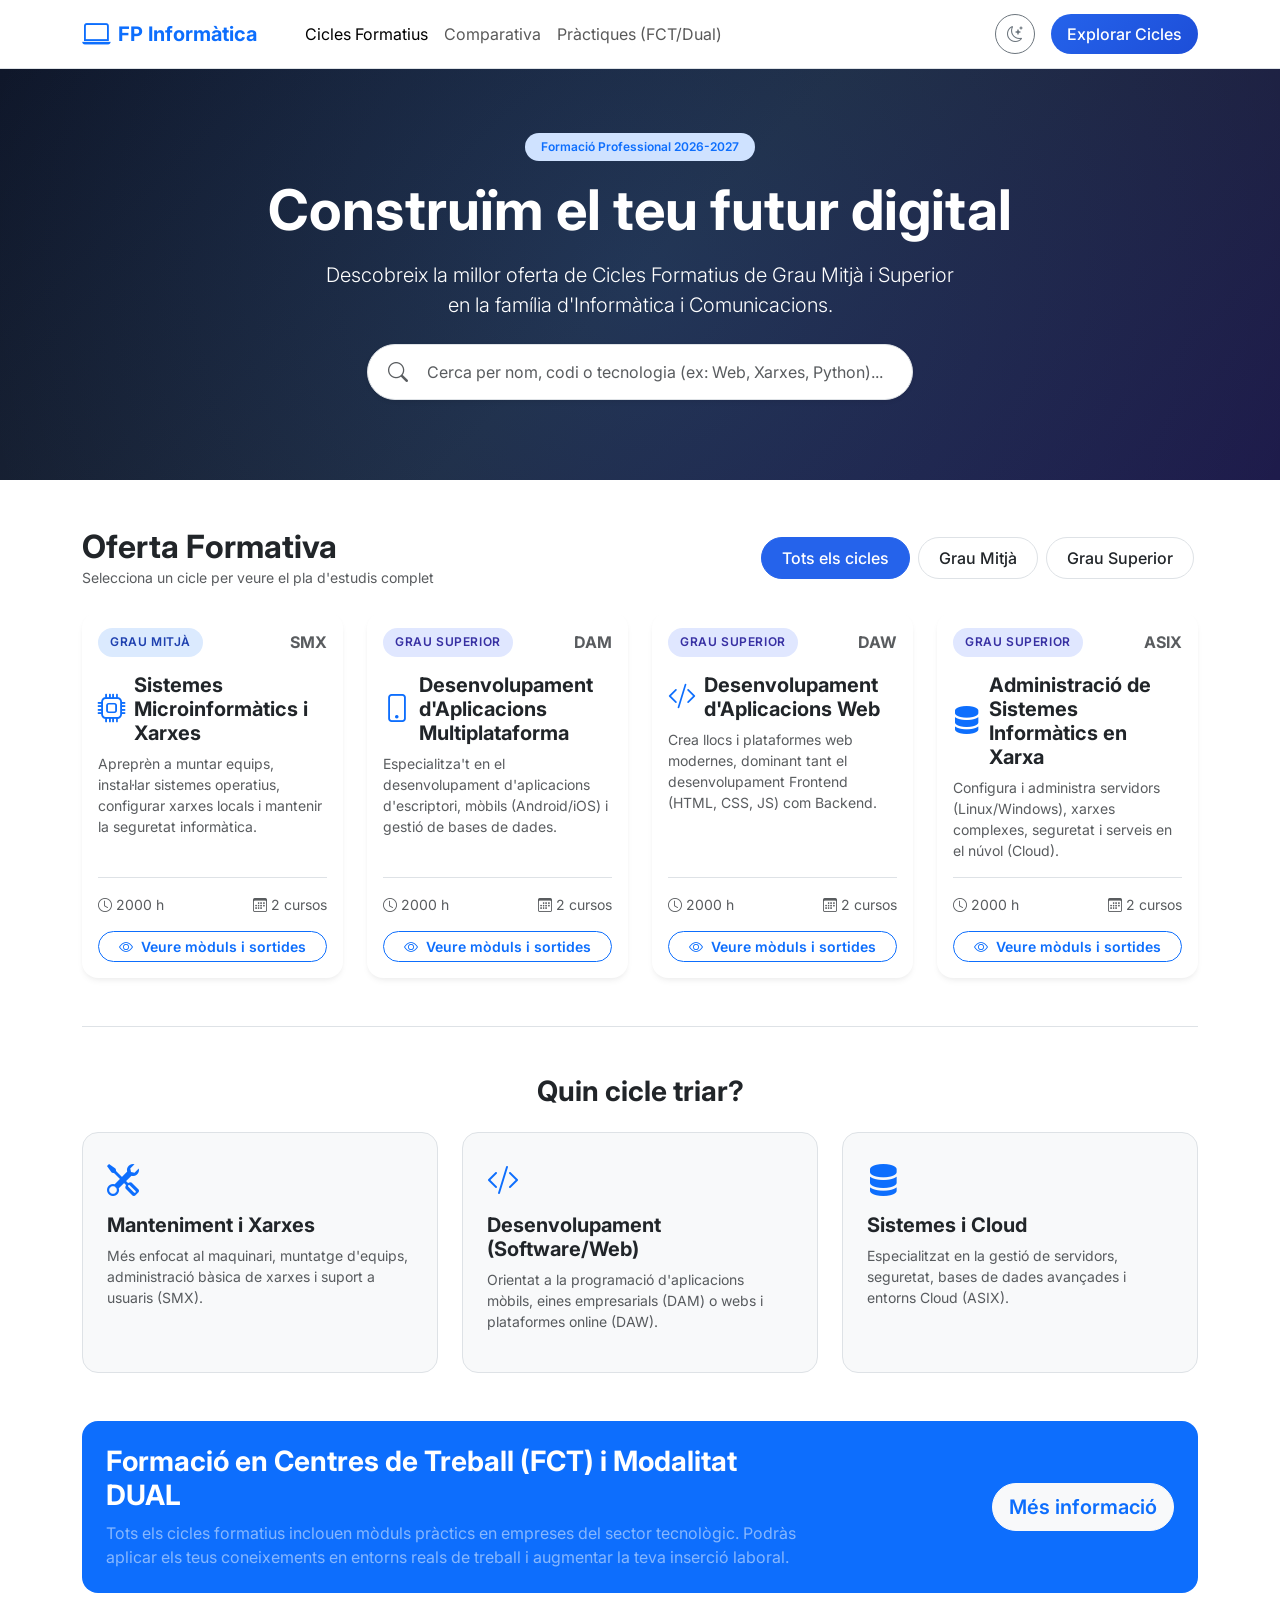
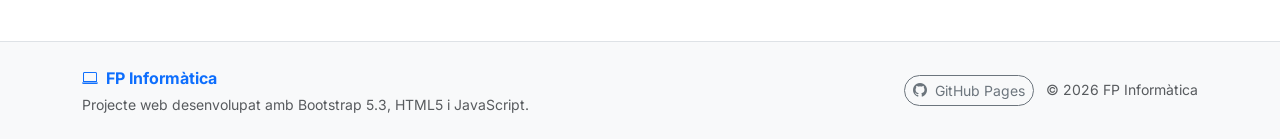
==== cicles_formatius_d_inform_tica.html @ 5848cdd3 "Primer commit del projecte Web App" ====
<!DOCTYPE html>
<html lang="ca" data-bs-theme="light">
<head>
    <meta charset="UTF-8">
    <meta name="viewport" content="width=device-width, initial-scale=1.0">
    <title>Cicles Formatius d'Informàtica - FP</title>
    <!-- Bootstrap 5.3 CSS -->
    <link href="https://cdn.jsdelivr.net/npm/bootstrap@5.3.3/dist/css/bootstrap.min.css" rel="stylesheet">
    <!-- Bootstrap Icons -->
    <link rel="stylesheet" href="https://cdn.jsdelivr.net/npm/bootstrap-icons@1.11.3/font/bootstrap-icons.min.css">
    <!-- Google Fonts - Inter -->
    <link href="https://fonts.googleapis.com/css2?family=Inter:wght@300;400;500;600;700&display=swap" rel="stylesheet">
    
    <style>
        :root {
            --primary-gradient: linear-gradient(135deg, #2563eb 0%, #1d4ed8 100%);
            --hero-gradient: linear-gradient(135deg, #0f172a 0%, #1e293b 50%, #1e1b4b 100%);
        }

        body {
            font-family: 'Inter', sans-serif;
            min-height: 100vh;
            display: flex;
            flex-direction: column;
        }

        /* Hero Section */
        .hero-section {
            background: var(--hero-gradient);
            color: white;
            padding: 4rem 0 5rem 0;
            position: relative;
            overflow: hidden;
        }

        .hero-section::before {
            content: '';
            position: absolute;
            top: -50%;
            left: -50%;
            width: 200%;
            height: 200%;
            background: radial-gradient(circle, rgba(59,130,246,0.15) 0%, rgba(255,255,255,0) 50%);
            pointer-events: none;
        }

        /* Card Customization */
        .cycle-card {
            border: none;
            border-radius: 1rem;
            transition: all 0.3s cubic-bezier(0.4, 0, 0.2, 1);
            overflow: hidden;
            background: var(--bs-body-bg);
            box-shadow: 0 4px 6px -1px rgba(0, 0, 0, 0.05), 0 2px 4px -1px rgba(0, 0, 0, 0.03);
        }

        .cycle-card:hover {
            transform: translateY(-6px);
            box-shadow: 0 20px 25px -5px rgba(0, 0, 0, 0.1), 0 10px 10px -5px rgba(0, 0, 0, 0.04);
        }

        .card-badge {
            font-size: 0.75rem;
            font-weight: 600;
            padding: 0.35rem 0.75rem;
            border-radius: 2rem;
            text-transform: uppercase;
            letter-spacing: 0.05em;
        }

        .badge-gm {
            background-color: #dbeafe;
            color: #1e40af;
        }

        .badge-gs {
            background-color: #e0e7ff;
            color: #3730a3;
        }

        /* Theme Toggle Button */
        .btn-theme-toggle {
            border-radius: 50%;
            width: 40px;
            height: 40px;
            padding: 0;
            display: flex;
            align-items: center;
            justify-content: center;
        }

        /* Custom Buttons */
        .btn-primary-custom {
            background: var(--primary-gradient);
            border: none;
            color: white;
            font-weight: 500;
            transition: opacity 0.2s;
        }

        .btn-primary-custom:hover {
            opacity: 0.95;
            color: white;
        }

        /* Modal Table Customization */
        .table-modules th {
            background-color: var(--bs-tertiary-bg);
            font-weight: 600;
        }

        /* Filter Pills */
        .nav-pills .nav-link {
            border-radius: 2rem;
            padding: 0.5rem 1.25rem;
            font-weight: 500;
            color: var(--bs-body-color);
            border: 1px solid var(--bs-border-color);
            margin: 0 0.25rem;
        }

        .nav-pills .nav-link.active {
            background-color: #2563eb;
            color: white;
            border-color: #2563eb;
        }

        /* Footer */
        footer {
            margin-top: auto;
        }
    </style>
</head>
<body>

    <!-- Navegació Principal -->
    <nav class="navbar navbar-expand-lg border-bottom sticky-top bg-body">
        <div class="container">
            <a class="navbar-brand d-flex align-items-center gap-2 font-weight-bold fw-bold text-primary" href="#">
                <i class="bi bi-laptop fs-3"></i>
                <span>FP Informàtica</span>
            </a>
            
            <button class="navbar-toggler border-0" type="button" data-bs-toggle="collapse" data-bs-target="#navbarNav">
                <span class="navbar-toggler-icon"></span>
            </button>

            <div class="collapse navbar-collapse" id="navbarNav">
                <ul class="navbar-nav me-auto mb-2 mb-lg-0 ms-lg-4">
                    <li class="nav-item">
                        <a class="nav-link active" href="#cicles">Cicles Formatius</a>
                    </li>
                    <li class="nav-item">
                        <a class="nav-link" href="#comparativa">Comparativa</a>
                    </li>
                    <li class="nav-item">
                        <a class="nav-link" href="#fct">Pràctiques (FCT/Dual)</a>
                    </li>
                </ul>

                <div class="d-flex align-items-center gap-3">
                    <button class="btn btn-outline-secondary btn-theme-toggle" id="themeToggle" title="Canviar tema">
                        <i class="bi bi-moon-stars" id="themeIcon"></i>
                    </button>
                    <a href="#cicles" class="btn btn-primary-custom px-3 py-2 rounded-pill">
                        Explorar Cicles
                    </a>
                </div>
            </div>
        </div>
    </nav>

    <!-- Hero Header -->
    <header class="hero-section text-center">
        <div class="container position-relative">
            <span class="badge bg-primary-subtle text-primary mb-3 px-3 py-2 rounded-pill fw-semibold">
                Formació Professional 2026-2027
            </span>
            <h1 class="display-4 fw-bold mb-3">Construïm el teu futur digital</h1>
            <p class="lead text-light-50 max-w-2xl mx-auto mb-4 text-secondary-light" style="max-width: 650px;">
                Descobreix la millor oferta de Cicles Formatius de Grau Mitjà i Superior en la família d'Informàtica i Comunicacions.
            </p>
            
            <!-- Cerca Ràpida -->
            <div class="row justify-content-center mt-4">
                <div class="col-md-8 col-lg-6">
                    <div class="input-group input-group-lg shadow-sm rounded-pill overflow-hidden bg-body p-1 border">
                        <span class="input-group-text bg-transparent border-0 pe-1">
                            <i class="bi bi-search text-muted"></i>
                        </span>
                        <input type="text" id="searchInput" class="form-control border-0 shadow-none fs-6" placeholder="Cerca per nom, codi o tecnologia (ex: Web, Xarxes, Python)...">
                    </div>
                </div>
            </div>
        </div>
    </header>

    <!-- Secció Principal de Cicles -->
    <main class="container my-5" id="cicles">
        
        <!-- Controls de Filtre -->
        <div class="d-flex flex-column flex-md-row justify-content-between align-items-center mb-4 gap-3">
            <div>
                <h2 class="fw-bold m-0">Oferta Formativa</h2>
                <p class="text-muted small m-0">Selecciona un cicle per veure el pla d'estudis complet</p>
            </div>

            <!-- Filtres per Categoria -->
            <ul class="nav nav-pills" id="filterPills">
                <li class="nav-item">
                    <button class="nav-link active" data-filter="all">Tots els cicles</button>
                </li>
                <li class="nav-item">
                    <button class="nav-link" data-filter="GM">Grau Mitjà</button>
                </li>
                <li class="nav-item">
                    <button class="nav-link" data-filter="GS">Grau Superior</button>
                </li>
            </ul>
        </div>

        <!-- Grella de Targetes de Cicles -->
        <div class="row g-4" id="cyclesGrid">
            <!-- S'omplirà dinàmicament amb JavaScript -->
        </div>

        <!-- Missatge sense resultats -->
        <div id="noResults" class="text-center py-5 d-none">
            <i class="bi bi-search fs-1 text-muted d-block mb-3"></i>
            <h4 class="fw-bold">No s'han trobat cicles formatius</h4>
            <p class="text-muted">Prova amb una altra cerca o canvia el filtre seleccionat.</p>
        </div>

        <!-- Secció de Comparativa Ràpida -->
        <section id="comparativa" class="mt-5 pt-5 border-top">
            <h3 class="fw-bold mb-4 text-center">Quin cicle triar?</h3>
            <div class="row g-4">
                <div class="col-md-4">
                    <div class="p-4 rounded-4 bg-body-tertiary h-100 border">
                        <div class="text-primary fs-2 mb-2"><i class="bi bi-tools"></i></div>
                        <h5 class="fw-bold">Manteniment i Xarxes</h5>
                        <p class="text-muted small">Més enfocat al maquinari, muntatge d'equips, administració bàsica de xarxes i suport a usuaris (SMX).</p>
                    </div>
                </div>
                <div class="col-md-4">
                    <div class="p-4 rounded-4 bg-body-tertiary h-100 border">
                        <div class="text-primary fs-2 mb-2"><i class="bi bi-code-slash"></i></div>
                        <h5 class="fw-bold">Desenvolupament (Software/Web)</h5>
                        <p class="text-muted small">Orientat a la programació d'aplicacions mòbils, eines empresarials (DAM) o webs i plataformes online (DAW).</p>
                    </div>
                </div>
                <div class="col-md-4">
                    <div class="p-4 rounded-4 bg-body-tertiary h-100 border">
                        <div class="text-primary fs-2 mb-2"><i class="bi bi-server"></i></div>
                        <h5 class="fw-bold">Sistemes i Cloud</h5>
                        <p class="text-muted small">Especialitzat en la gestió de servidors, seguretat, bases de dades avançades i entorns Cloud (ASIX).</p>
                    </div>
                </div>
            </div>
        </section>

        <!-- Secció FCT / Dual -->
        <section id="fct" class="mt-5 p-4 rounded-4 bg-primary text-white position-relative overflow-hidden">
            <div class="row align-items-center">
                <div class="col-lg-8">
                    <h3 class="fw-bold mb-2">Formació en Centres de Treball (FCT) i Modalitat DUAL</h3>
                    <p class="mb-0 text-white-50">
                        Tots els cicles formatius inclouen mòduls pràctics en empreses del sector tecnològic. 
                        Podràs aplicar els teus coneixements en entorns reals de treball i augmentar la teva inserció laboral.
                    </p>
                </div>
                <div class="col-lg-4 text-lg-end mt-3 mt-lg-0">
                    <button class="btn btn-light btn-lg rounded-pill text-primary fw-semibold" onclick="alert('Consulta la Secretaria del teu centre per a més detalls sobre la modalitat Dual.')">
                        Més informació
                    </button>
                </div>
            </div>
        </section>

    </main>

    <!-- Footer -->
    <footer class="bg-body-tertiary border-top py-4 mt-auto">
        <div class="container text-center text-md-start">
            <div class="row align-items-center">
                <div class="col-md-6 mb-3 mb-md-0">
                    <span class="fw-bold text-primary"><i class="bi bi-laptop me-1"></i> FP Informàtica</span>
                    <p class="text-muted small mb-0 mt-1">Projecte web desenvolupat amb Bootstrap 5.3, HTML5 i JavaScript.</p>
                </div>
                <div class="col-md-6 text-md-end">
                    <a href="https://github.com" target="_blank" class="btn btn-sm btn-outline-secondary rounded-pill me-2">
                        <i class="bi bi-github me-1"></i> GitHub Pages
                    </a>
                    <span class="text-muted small">&copy; 2026 FP Informàtica</span>
                </div>
            </div>
        </div>
    </footer>

    <!-- Modal Detalls del Cicle Formatiu -->
    <div class="modal fade" id="cycleModal" tabindex="-1" aria-labelledby="cycleModalLabel" aria-hidden="true">
        <div class="modal-dialog modal-lg modal-dialog-scrollable">
            <div class="modal-content border-0 shadow-lg rounded-4">
                <div class="modal-header border-0 pb-0">
                    <div>
                        <span class="badge mb-2" id="modalBadge"></span>
                        <h4 class="modal-title fw-bold" id="cycleModalLabel"></h4>
                    </div>
                    <button type="button" class="btn-close" data-bs-dismiss="modal" aria-label="Tancar"></button>
                </div>
                <div class="modal-body py-4">
                    <p class="lead fs-6 text-muted mb-4" id="modalDescription"></p>

                    <!-- Informació Clau -->
                    <div class="row g-3 mb-4">
                        <div class="col-6 col-sm-3">
                            <div class="p-3 bg-body-tertiary rounded-3 text-center border">
                                <small class="text-muted d-block mb-1">Durada</small>
                                <strong id="modalDuration">2000 hores</strong>
                            </div>
                        </div>
                        <div class="col-6 col-sm-3">
                            <div class="p-3 bg-body-tertiary rounded-3 text-center border">
                                <small class="text-muted d-block mb-1">Cursos</small>
                                <strong id="modalYears">2 anys</strong>
                            </div>
                        </div>
                        <div class="col-6 col-sm-3">
                            <div class="p-3 bg-body-tertiary rounded-3 text-center border">
                                <small class="text-muted d-block mb-1">Nivell</small>
                                <strong id="modalLevel">EQF 5</strong>
                            </div>
                        </div>
                        <div class="col-6 col-sm-3">
                            <div class="p-3 bg-body-tertiary rounded-3 text-center border">
                                <small class="text-muted d-block mb-1">Pràctiques</small>
                                <strong id="modalFct">~400 hores</strong>
                            </div>
                        </div>
                    </div>

                    <!-- Taula de Mòduls -->
                    <h5 class="fw-bold mb-3"><i class="bi bi-journal-text text-primary me-2"></i>Mòduls Professionals (Assignatures)</h5>
                    <div class="table-responsive mb-4">
                        <table class="table table-hover table-bordered table-modules rounded-3 overflow-hidden align-middle">
                            <thead>
                                <tr>
                                    <th scope="col" style="width: 10%;">Codi</th>
                                    <th scope="col">Nom del Mòdul</th>
                                    <th scope="col" class="text-end" style="width: 20%;">Hores aprox.</th>
                                </tr>
                            </thead>
                            <tbody id="modalModulesTable">
                                <!-- Es genera dinàmicament -->
                            </tbody>
                        </table>
                    </div>

                    <!-- Sortides Professionals -->
                    <h5 class="fw-bold mb-3"><i class="bi bi-briefcase text-primary me-2"></i>Sortides Professionals</h5>
                    <ul class="list-group list-group-flush mb-2 border rounded-3" id="modalCareerList">
                        <!-- Es genera dinàmicament -->
                    </ul>

                </div>
                <div class="modal-footer border-0 pt-0">
                    <button type="button" class="btn btn-secondary rounded-pill" data-bs-dismiss="modal">Tancar</button>
                    <button type="button" class="btn btn-primary-custom rounded-pill px-4" onclick="alert('Inscripcions obertes durant el període de preinscripció oficial de la Generalitat de Catalunya.')">Inscriure'm / Més info</button>
                </div>
            </div>
        </div>
    </div>

    <!-- Bootstrap 5.3 Bundle JS -->
    <script src="https://cdn.jsdelivr.net/npm/bootstrap@5.3.3/dist/js/bootstrap.bundle.min.js"></script>

    <!-- Script Llogic Principal -->
    <script>
        // Dades dels Cicles Formatius
        const cyclesData = [
            {
                id: 'smx',
                code: 'SMX',
                name: 'Sistemes Microinformàtics i Xarxes',
                level: 'GM',
                levelName: 'Grau Mitjà',
                badgeClass: 'badge-gm',
                icon: 'bi-cpu',
                shortDesc: 'Apreprèn a muntar equips, instal·lar sistemes operatius, configurar xarxes locals i mantenir la seguretat informàtica.',
                fullDesc: 'Aquest cicle formatiu de grau mitjà capacita per instal·lar, configurar i mantenir sistemes microinformàtics, aïllats o en xarxa, així com xarxes locals en petits entorns.',
                duration: '2000 h',
                years: '2 cursos',
                eqf: 'EQF 4',
                fct: '383 h',
                modules: [
                    { code: 'MP01', name: 'Manteniment de maquinari', hours: '165 h' },
                    { code: 'MP02', name: 'Sistemes operatius monopost', hours: '132 h' },
                    { code: 'MP03', name: 'Aplicacions ofimàtiques', hours: '231 h' },
                    { code: 'MP04', name: 'Sistemes operatius en xarxa', hours: '132 h' },
                    { code: 'MP07', name: 'Xarxes locals', hours: '165 h' },
                    { code: 'MP08', name: 'Seguretat informàtica', hours: '99 h' },
                    { code: 'MP09', name: 'Serveis en xarxa', hours: '132 h' },
                    { code: 'MP10', name: 'Aplicacions web', hours: '99 h' }
                ],
                careers: [
                    'Tècnic/a de suport informàtic i atenció a usuaris',
                    'Tècnic/a en instal·lació i manteniment de xarxes locals',
                    'Muntador/a i reparador/a d\'equips microinformàtics',
                    'Comercial de productes informàtics'
                ]
            },
            {
                id: 'dam',
                code: 'DAM',
                name: 'Desenvolupament d\'Aplicacions Multiplataforma',
                level: 'GS',
                levelName: 'Grau Superior',
                badgeClass: 'badge-gs',
                icon: 'bi-phone',
                shortDesc: 'Especialitza\'t en el desenvolupament d\'aplicacions d\'escriptori, mòbils (Android/iOS) i gestió de bases de dades.',
                fullDesc: 'Aquest cicle permet desenvolupar, incorporar i mantenir aplicacions informàtiques per a diversos entorns (mòbil, escriptori, empresarial) assegurant el seu accés a les dades de forma segura.',
                duration: '2000 h',
                years: '2 cursos',
                eqf: 'EQF 5',
                fct: '383 h',
                modules: [
                    { code: 'MP01', name: 'Sistemes informàtics', hours: '165 h' },
                    { code: 'MP02', name: 'Bases de dades', hours: '198 h' },
                    { code: 'MP03', name: 'Programació (Java/Python)', hours: '297 h' },
                    { code: 'MP04', name: 'Llenguatges de marques (HTML/XML)', hours: '99 h' },
                    { code: 'MP06', name: 'Accés a dades', hours: '132 h' },
                    { code: 'MP07', name: 'Desenvolupament d\'interfícies', hours: '99 h' },
                    { code: 'MP08', name: 'Programació multimèdia i dispositius mòbils', hours: '132 h' },
                    { code: 'MP09', name: 'Programació de serveis i processos', hours: '66 h' }
                ],
                careers: [
                    'Desenvolupador/a d\'aplicacions mòbils (Android / iOS)',
                    'Programador/a d\'aplicacions d\'escriptori i empresarials',
                    'Desenvolupador/a de programari ERP/CRM',
                    'Gestor/a de bases de dades'
                ]
            },
            {
                id: 'daw',
                code: 'DAW',
                name: 'Desenvolupament d\'Aplicacions Web',
                level: 'GS',
                levelName: 'Grau Superior',
                badgeClass: 'badge-gs',
                icon: 'bi-code-slash',
                shortDesc: 'Crea llocs i plataformes web modernes, dominant tant el desenvolupament Frontend (HTML, CSS, JS) com Backend.',
                fullDesc: 'Capacita per desenvolupar, implementar i mantenir aplicacions web, amb independència dels codis utilitzats, assegurant-ne l\'accés segur i la usabilitat.',
                duration: '2000 h',
                years: '2 cursos',
                eqf: 'EQF 5',
                fct: '383 h',
                modules: [
                    { code: 'MP02', name: 'Bases de dades', hours: '198 h' },
                    { code: 'MP03', name: 'Programació', hours: '297 h' },
                    { code: 'MP04', name: 'Llenguatges de marques', hours: '99 h' },
                    { code: 'MP06', name: 'Desenvolupament web en entorn client (JS, React/Angular)', hours: '165 h' },
                    { code: 'MP07', name: 'Desenvolupament web en entorn servidor (PHP, Node, Python)', hours: '165 h' },
                    { code: 'MP08', name: 'Desplegament d\'aplicacions web', hours: '99 h' },
                    { code: 'MP09', name: 'Disseny d\'interfícies web', hours: '99 h' }
                ],
                careers: [
                    'Desenvolupador/a Web Full-Stack',
                    'Programador/a Frontend (JavaScript, Frameworks)',
                    'Programador/a Backend (Node.js, PHP, Python)',
                    'Especialista en comerç electrònic (E-commerce)'
                ]
            },
            {
                id: 'asix',
                code: 'ASIX',
                name: 'Administració de Sistemes Informàtics en Xarxa',
                level: 'GS',
                levelName: 'Grau Superior',
                badgeClass: 'badge-gs',
                icon: 'bi-server',
                shortDesc: 'Configura i administra servidors (Linux/Windows), xarxes complexes, seguretat i serveis en el núvol (Cloud).',
                fullDesc: 'Formació adreçada a administrar sistemes operatius, configurar el programari de base, garantir la seguretat de la xarxa i dels servidors, així com gestionar serveis d\'internet i Cloud Computing.',
                duration: '2000 h',
                years: '2 cursos',
                eqf: 'EQF 5',
                fct: '383 h',
                modules: [
                    { code: 'MP01', name: 'Implantació de sistemes operatius', hours: '231 h' },
                    { code: 'MP02', name: 'Gestió de bases de dades', hours: '165 h' },
                    { code: 'MP03', name: 'Planificació i administració de xarxes', hours: '198 h' },
                    { code: 'MP04', name: 'Llenguatges de marques i gestió d\'informació', hours: '99 h' },
                    { code: 'MP06', name: 'Administració de sistemes operatius (Linux/Windows)', hours: '132 h' },
                    { code: 'MP07', name: 'Serveis de xarxa i Internet', hours: '132 h' },
                    { code: 'MP08', name: 'Seguretat i alta disponibilitat', hours: '99 h' },
                    { code: 'MP09', name: 'Implantació d\'aplicacions web', hours: '99 h' }
                ],
                careers: [
                    'Administrador/a de sistemes i xarxes',
                    'Responsable d\'entorns Cloud i servidors',
                    'Tècnic/a de seguretat informàtica / Ciberseguretat',
                    'Gestor/a de serveis de correu, web i bases de dades'
                ]
            }
        ];

        // Element DOM
        const cyclesGrid = document.getElementById('cyclesGrid');
        const searchInput = document.getElementById('searchInput');
        const filterPills = document.getElementById('filterPills');
        const noResults = document.getElementById('noResults');
        const themeToggle = document.getElementById('themeToggle');
        const themeIcon = document.getElementById('themeIcon');

        let currentFilter = 'all';
        let currentSearch = '';

        // Renderitzar les targetes
        function renderCycles() {
            cyclesGrid.innerHTML = '';
            
            const filteredCycles = cyclesData.filter(cycle => {
                const matchesFilter = currentFilter === 'all' || cycle.level === currentFilter;
                const searchLower = currentSearch.toLowerCase();
                const matchesSearch = cycle.name.toLowerCase().includes(searchLower) ||
                                      cycle.code.toLowerCase().includes(searchLower) ||
                                      cycle.shortDesc.toLowerCase().includes(searchLower) ||
                                      cycle.modules.some(m => m.name.toLowerCase().includes(searchLower));
                return matchesFilter && matchesSearch;
            });

            if (filteredCycles.length === 0) {
                noResults.classList.remove('d-none');
            } else {
                noResults.classList.add('d-none');
            }

            filteredCycles.forEach(cycle => {
                const cardCol = document.createElement('div');
                cardCol.className = 'col-md-6 col-lg-6 col-xl-3 d-flex align-items-stretch';
                
                cardCol.innerHTML = `
                    <div class="card cycle-card w-100 p-3 d-flex flex-column justify-content-between">
                        <div>
                            <div class="d-flex justify-content-between align-items-center mb-3">
                                <span class="card-badge ${cycle.badgeClass}">${cycle.levelName}</span>
                                <span class="fw-bold text-muted fs-6">${cycle.code}</span>
                            </div>
                            <div class="d-flex align-items-center gap-2 mb-2">
                                <i class="bi ${cycle.icon} text-primary fs-3"></i>
                                <h4 class="h5 fw-bold mb-0">${cycle.name}</h4>
                            </div>
                            <p class="text-muted small mt-2 mb-3">
                                ${cycle.shortDesc}
                            </p>
                        </div>
                        <div>
                            <div class="d-flex justify-content-between text-muted small border-top pt-3 mb-3">
                                <span><i class="bi bi-clock me-1"></i>${cycle.duration}</span>
                                <span><i class="bi bi-calendar3 me-1"></i>${cycle.years}</span>
                            </div>
                            <button class="btn btn-outline-primary w-100 rounded-pill btn-sm fw-semibold" onclick="openCycleModal('${cycle.id}')">
                                <i class="bi bi-eye me-1"></i> Veure mòduls i sortides
                            </button>
                        </div>
                    </div>
                `;
                cyclesGrid.appendChild(cardCol);
            });
        }

        // Obrir i omplir el modal amb la informació del cicle
        function openCycleModal(cycleId) {
            const cycle = cyclesData.find(c => c.id === cycleId);
            if (!cycle) return;

            document.getElementById('cycleModalLabel').textContent = `${cycle.code} - ${cycle.name}`;
            document.getElementById('modalDescription').textContent = cycle.fullDesc;
            
            const modalBadge = document.getElementById('modalBadge');
            modalBadge.textContent = cycle.levelName;
            modalBadge.className = `badge ${cycle.badgeClass}`;

            document.getElementById('modalDuration').textContent = cycle.duration;
            document.getElementById('modalYears').textContent = cycle.years;
            document.getElementById('modalLevel').textContent = cycle.eqf;
            document.getElementById('modalFct').textContent = cycle.fct;

            // Omplir taula de mòduls
            const modulesTable = document.getElementById('modalModulesTable');
            modulesTable.innerHTML = '';
            cycle.modules.forEach(mod => {
                const tr = document.createElement('tr');
                tr.innerHTML = `
                    <td class="fw-bold text-primary">${mod.code}</td>
                    <td>${mod.name}</td>
                    <td class="text-end text-muted">${mod.hours}</td>
                `;
                modulesTable.appendChild(tr);
            });

            // Omplir llista de sortides professionals
            const careerList = document.getElementById('modalCareerList');
            careerList.innerHTML = '';
            cycle.careers.forEach(career => {
                const li = document.createElement('li');
                li.className = 'list-group-item bg-transparent d-flex align-items-center gap-2';
                li.innerHTML = `<i class="bi bi-check-circle-fill text-success"></i> ${career}`;
                careerList.appendChild(li);
            });

            // Mostrar modal
            const modal = new bootstrap.Modal(document.getElementById('cycleModal'));
            modal.show();
        }

        // Esdeveniments de cerca i filtratge
        searchInput.addEventListener('input', (e) => {
            currentSearch = e.target.value;
            renderCycles();
        });

        filterPills.addEventListener('click', (e) => {
            if (e.target.tagName === 'BUTTON') {
                // Eliminar classe active de tots els botons
                filterPills.querySelectorAll('.nav-link').forEach(btn => btn.classList.remove('active'));
                // Afegir al boto clicat
                e.target.classList.add('active');
                
                currentFilter = e.target.getAttribute('data-filter');
                renderCycles();
            }
        });

        // Alternar Tema Clar / Fosc
        themeToggle.addEventListener('click', () => {
            const currentTheme = document.documentElement.getAttribute('data-bs-theme');
            const newTheme = currentTheme === 'dark' ? 'light' : 'dark';
            
            document.documentElement.setAttribute('data-bs-theme', newTheme);
            themeIcon.className = newTheme === 'dark' ? 'bi bi-sun' : 'bi bi-moon-stars';
        });

        // Renderitzar al carregar la pàgina
        window.addEventListener('DOMContentLoaded', () => {
            renderCycles();
        });
    </script>
</body>
</html>
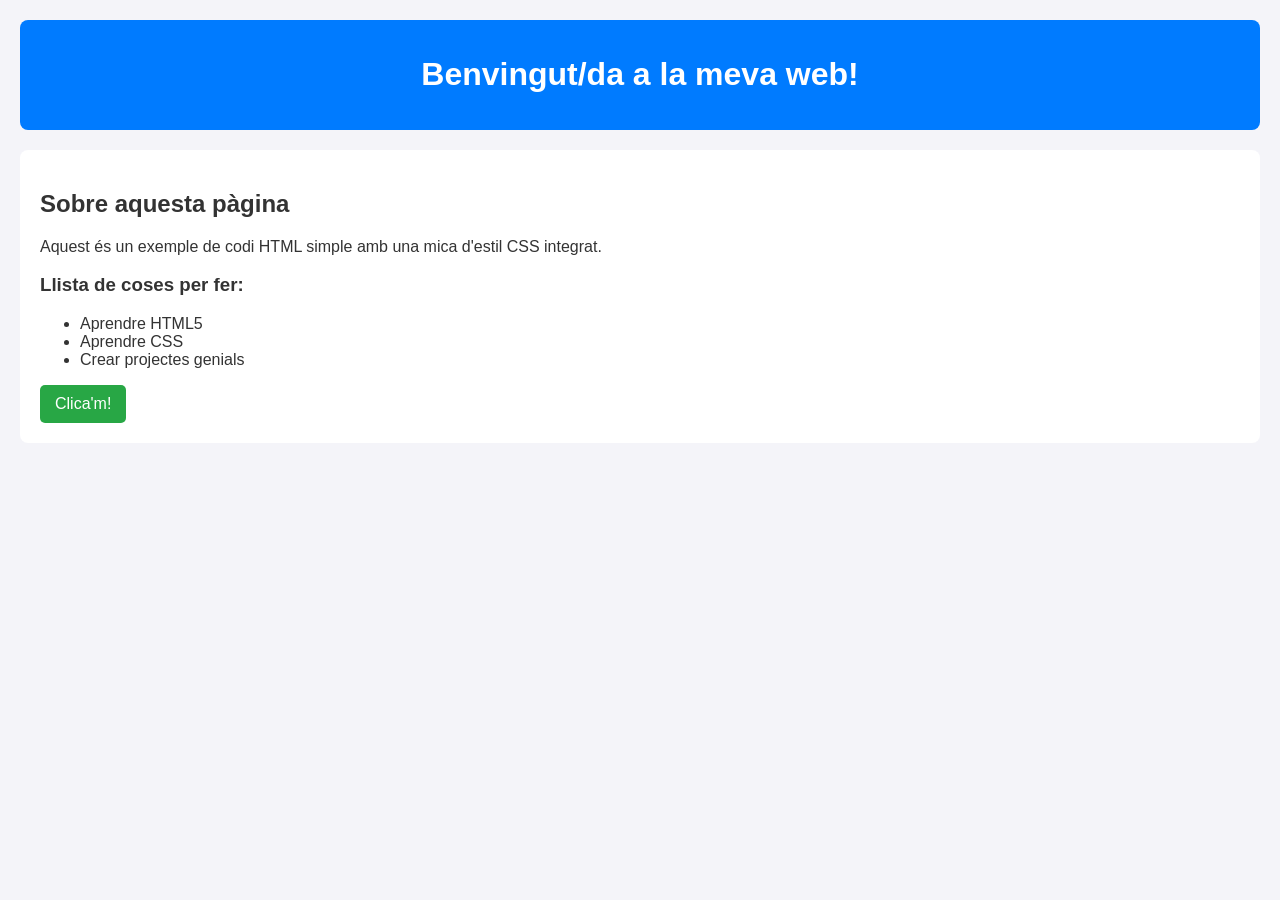
==== commit 5b6ed178: "Update cicles_formatius_d_inform_tica.html" ====
--- a/cicles_formatius_d_inform_tica.html
+++ b/cicles_formatius_d_inform_tica.html
@@ -1,649 +1,69 @@
 <!DOCTYPE html>
-<html lang="ca" data-bs-theme="light">
+<html lang="ca">
 <head>
     <meta charset="UTF-8">
     <meta name="viewport" content="width=device-width, initial-scale=1.0">
-    <title>Cicles Formatius d'Informàtica - FP</title>
-    <!-- Bootstrap 5.3 CSS -->
-    <link href="https://cdn.jsdelivr.net/npm/bootstrap@5.3.3/dist/css/bootstrap.min.css" rel="stylesheet">
-    <!-- Bootstrap Icons -->
-    <link rel="stylesheet" href="https://cdn.jsdelivr.net/npm/bootstrap-icons@1.11.3/font/bootstrap-icons.min.css">
-    <!-- Google Fonts - Inter -->
-    <link href="https://fonts.googleapis.com/css2?family=Inter:wght@300;400;500;600;700&display=swap" rel="stylesheet">
-    
+    <title>La meva primera pàgina web</title>
     <style>
-        :root {
-            --primary-gradient: linear-gradient(135deg, #2563eb 0%, #1d4ed8 100%);
-            --hero-gradient: linear-gradient(135deg, #0f172a 0%, #1e293b 50%, #1e1b4b 100%);
+        body {
+            font-family: Arial, sans-serif;
+            background-color: #f4f4f9;
+            color: #333;
+            margin: 0;
+            padding: 20px;
         }
-
-        body {
-            font-family: 'Inter', sans-serif;
-            min-height: 100vh;
-            display: flex;
-            flex-direction: column;
+        header {
+            background-color: #007bff;
+            color: white;
+            padding: 15px;
+            text-align: center;
+            border-radius: 8px;
         }
-
-        /* Hero Section */
-        .hero-section {
-            background: var(--hero-gradient);
+        main {
+            margin-top: 20px;
+            background: white;
+            padding: 20px;
+            border-radius: 8px;
+        }
+        button {
+            background-color: #28a745;
             color: white;
-            padding: 4rem 0 5rem 0;
-            position: relative;
-            overflow: hidden;
+            border: none;
+            padding: 10px 15px;
+            font-size: 16px;
+            border-radius: 5px;
+            cursor: pointer;
         }
-
-        .hero-section::before {
-            content: '';
-            position: absolute;
-            top: -50%;
-            left: -50%;
-            width: 200%;
-            height: 200%;
-            background: radial-gradient(circle, rgba(59,130,246,0.15) 0%, rgba(255,255,255,0) 50%);
-            pointer-events: none;
-        }
-
-        /* Card Customization */
-        .cycle-card {
-            border: none;
-            border-radius: 1rem;
-            transition: all 0.3s cubic-bezier(0.4, 0, 0.2, 1);
-            overflow: hidden;
-            background: var(--bs-body-bg);
-            box-shadow: 0 4px 6px -1px rgba(0, 0, 0, 0.05), 0 2px 4px -1px rgba(0, 0, 0, 0.03);
-        }
-
-        .cycle-card:hover {
-            transform: translateY(-6px);
-            box-shadow: 0 20px 25px -5px rgba(0, 0, 0, 0.1), 0 10px 10px -5px rgba(0, 0, 0, 0.04);
-        }
-
-        .card-badge {
-            font-size: 0.75rem;
-            font-weight: 600;
-            padding: 0.35rem 0.75rem;
-            border-radius: 2rem;
-            text-transform: uppercase;
-            letter-spacing: 0.05em;
-        }
-
-        .badge-gm {
-            background-color: #dbeafe;
-            color: #1e40af;
-        }
-
-        .badge-gs {
-            background-color: #e0e7ff;
-            color: #3730a3;
-        }
-
-        /* Theme Toggle Button */
-        .btn-theme-toggle {
-            border-radius: 50%;
-            width: 40px;
-            height: 40px;
-            padding: 0;
-            display: flex;
-            align-items: center;
-            justify-content: center;
-        }
-
-        /* Custom Buttons */
-        .btn-primary-custom {
-            background: var(--primary-gradient);
-            border: none;
-            color: white;
-            font-weight: 500;
-            transition: opacity 0.2s;
-        }
-
-        .btn-primary-custom:hover {
-            opacity: 0.95;
-            color: white;
-        }
-
-        /* Modal Table Customization */
-        .table-modules th {
-            background-color: var(--bs-tertiary-bg);
-            font-weight: 600;
-        }
-
-        /* Filter Pills */
-        .nav-pills .nav-link {
-            border-radius: 2rem;
-            padding: 0.5rem 1.25rem;
-            font-weight: 500;
-            color: var(--bs-body-color);
-            border: 1px solid var(--bs-border-color);
-            margin: 0 0.25rem;
-        }
-
-        .nav-pills .nav-link.active {
-            background-color: #2563eb;
-            color: white;
-            border-color: #2563eb;
-        }
-
-        /* Footer */
-        footer {
-            margin-top: auto;
+        button:hover {
+            background-color: #218838;
         }
     </style>
 </head>
 <body>
 
-    <!-- Navegació Principal -->
-    <nav class="navbar navbar-expand-lg border-bottom sticky-top bg-body">
-        <div class="container">
-            <a class="navbar-brand d-flex align-items-center gap-2 font-weight-bold fw-bold text-primary" href="#">
-                <i class="bi bi-laptop fs-3"></i>
-                <span>FP Informàtica</span>
-            </a>
-            
-            <button class="navbar-toggler border-0" type="button" data-bs-toggle="collapse" data-bs-target="#navbarNav">
-                <span class="navbar-toggler-icon"></span>
-            </button>
-
-            <div class="collapse navbar-collapse" id="navbarNav">
-                <ul class="navbar-nav me-auto mb-2 mb-lg-0 ms-lg-4">
-                    <li class="nav-item">
-                        <a class="nav-link active" href="#cicles">Cicles Formatius</a>
-                    </li>
-                    <li class="nav-item">
-                        <a class="nav-link" href="#comparativa">Comparativa</a>
-                    </li>
-                    <li class="nav-item">
-                        <a class="nav-link" href="#fct">Pràctiques (FCT/Dual)</a>
-                    </li>
-                </ul>
-
-                <div class="d-flex align-items-center gap-3">
-                    <button class="btn btn-outline-secondary btn-theme-toggle" id="themeToggle" title="Canviar tema">
-                        <i class="bi bi-moon-stars" id="themeIcon"></i>
-                    </button>
-                    <a href="#cicles" class="btn btn-primary-custom px-3 py-2 rounded-pill">
-                        Explorar Cicles
-                    </a>
-                </div>
-            </div>
-        </div>
-    </nav>
-
-    <!-- Hero Header -->
-    <header class="hero-section text-center">
-        <div class="container position-relative">
-            <span class="badge bg-primary-subtle text-primary mb-3 px-3 py-2 rounded-pill fw-semibold">
-                Formació Professional 2026-2027
-            </span>
-            <h1 class="display-4 fw-bold mb-3">Construïm el teu futur digital</h1>
-            <p class="lead text-light-50 max-w-2xl mx-auto mb-4 text-secondary-light" style="max-width: 650px;">
-                Descobreix la millor oferta de Cicles Formatius de Grau Mitjà i Superior en la família d'Informàtica i Comunicacions.
-            </p>
-            
-            <!-- Cerca Ràpida -->
-            <div class="row justify-content-center mt-4">
-                <div class="col-md-8 col-lg-6">
-                    <div class="input-group input-group-lg shadow-sm rounded-pill overflow-hidden bg-body p-1 border">
-                        <span class="input-group-text bg-transparent border-0 pe-1">
-                            <i class="bi bi-search text-muted"></i>
-                        </span>
-                        <input type="text" id="searchInput" class="form-control border-0 shadow-none fs-6" placeholder="Cerca per nom, codi o tecnologia (ex: Web, Xarxes, Python)...">
-                    </div>
-                </div>
-            </div>
-        </div>
+    <header>
+        <h1>Benvingut/da a la meva web!</h1>
     </header>
 
-    <!-- Secció Principal de Cicles -->
-    <main class="container my-5" id="cicles">
+    <main>
+        <h2>Sobre aquesta pàgina</h2>
+        <p>Aquest és un exemple de codi HTML simple amb una mica d'estil CSS integrat.</p>
         
-        <!-- Controls de Filtre -->
-        <div class="d-flex flex-column flex-md-row justify-content-between align-items-center mb-4 gap-3">
-            <div>
-                <h2 class="fw-bold m-0">Oferta Formativa</h2>
-                <p class="text-muted small m-0">Selecciona un cicle per veure el pla d'estudis complet</p>
-            </div>
+        <h3>Llista de coses per fer:</h3>
+        <ul>
+            <li>Aprendre HTML5</li>
+            <li>Aprendre CSS</li>
+            <li>Crear projectes genials</li>
+        </ul>
 
-            <!-- Filtres per Categoria -->
-            <ul class="nav nav-pills" id="filterPills">
-                <li class="nav-item">
-                    <button class="nav-link active" data-filter="all">Tots els cicles</button>
-                </li>
-                <li class="nav-item">
-                    <button class="nav-link" data-filter="GM">Grau Mitjà</button>
-                </li>
-                <li class="nav-item">
-                    <button class="nav-link" data-filter="GS">Grau Superior</button>
-                </li>
-            </ul>
-        </div>
-
-        <!-- Grella de Targetes de Cicles -->
-        <div class="row g-4" id="cyclesGrid">
-            <!-- S'omplirà dinàmicament amb JavaScript -->
-        </div>
-
-        <!-- Missatge sense resultats -->
-        <div id="noResults" class="text-center py-5 d-none">
-            <i class="bi bi-search fs-1 text-muted d-block mb-3"></i>
-            <h4 class="fw-bold">No s'han trobat cicles formatius</h4>
-            <p class="text-muted">Prova amb una altra cerca o canvia el filtre seleccionat.</p>
-        </div>
-
-        <!-- Secció de Comparativa Ràpida -->
-        <section id="comparativa" class="mt-5 pt-5 border-top">
-            <h3 class="fw-bold mb-4 text-center">Quin cicle triar?</h3>
-            <div class="row g-4">
-                <div class="col-md-4">
-                    <div class="p-4 rounded-4 bg-body-tertiary h-100 border">
-                        <div class="text-primary fs-2 mb-2"><i class="bi bi-tools"></i></div>
-                        <h5 class="fw-bold">Manteniment i Xarxes</h5>
-                        <p class="text-muted small">Més enfocat al maquinari, muntatge d'equips, administració bàsica de xarxes i suport a usuaris (SMX).</p>
-                    </div>
-                </div>
-                <div class="col-md-4">
-                    <div class="p-4 rounded-4 bg-body-tertiary h-100 border">
-                        <div class="text-primary fs-2 mb-2"><i class="bi bi-code-slash"></i></div>
-                        <h5 class="fw-bold">Desenvolupament (Software/Web)</h5>
-                        <p class="text-muted small">Orientat a la programació d'aplicacions mòbils, eines empresarials (DAM) o webs i plataformes online (DAW).</p>
-                    </div>
-                </div>
-                <div class="col-md-4">
-                    <div class="p-4 rounded-4 bg-body-tertiary h-100 border">
-                        <div class="text-primary fs-2 mb-2"><i class="bi bi-server"></i></div>
-                        <h5 class="fw-bold">Sistemes i Cloud</h5>
-                        <p class="text-muted small">Especialitzat en la gestió de servidors, seguretat, bases de dades avançades i entorns Cloud (ASIX).</p>
-                    </div>
-                </div>
-            </div>
-        </section>
-
-        <!-- Secció FCT / Dual -->
-        <section id="fct" class="mt-5 p-4 rounded-4 bg-primary text-white position-relative overflow-hidden">
-            <div class="row align-items-center">
-                <div class="col-lg-8">
-                    <h3 class="fw-bold mb-2">Formació en Centres de Treball (FCT) i Modalitat DUAL</h3>
-                    <p class="mb-0 text-white-50">
-                        Tots els cicles formatius inclouen mòduls pràctics en empreses del sector tecnològic. 
-                        Podràs aplicar els teus coneixements en entorns reals de treball i augmentar la teva inserció laboral.
-                    </p>
-                </div>
-                <div class="col-lg-4 text-lg-end mt-3 mt-lg-0">
-                    <button class="btn btn-light btn-lg rounded-pill text-primary fw-semibold" onclick="alert('Consulta la Secretaria del teu centre per a més detalls sobre la modalitat Dual.')">
-                        Més informació
-                    </button>
-                </div>
-            </div>
-        </section>
-
+        <button onclick="saludar()">Clica'm!</button>
     </main>
 
-    <!-- Footer -->
-    <footer class="bg-body-tertiary border-top py-4 mt-auto">
-        <div class="container text-center text-md-start">
-            <div class="row align-items-center">
-                <div class="col-md-6 mb-3 mb-md-0">
-                    <span class="fw-bold text-primary"><i class="bi bi-laptop me-1"></i> FP Informàtica</span>
-                    <p class="text-muted small mb-0 mt-1">Projecte web desenvolupat amb Bootstrap 5.3, HTML5 i JavaScript.</p>
-                </div>
-                <div class="col-md-6 text-md-end">
-                    <a href="https://github.com" target="_blank" class="btn btn-sm btn-outline-secondary rounded-pill me-2">
-                        <i class="bi bi-github me-1"></i> GitHub Pages
-                    </a>
-                    <span class="text-muted small">&copy; 2026 FP Informàtica</span>
-                </div>
-            </div>
-        </div>
-    </footer>
+    <script>
+        function saludar() {
+            alert('Hola! Gràcies per visitar la pàgina.');
+        }
+    </script>
 
-    <!-- Modal Detalls del Cicle Formatiu -->
-    <div class="modal fade" id="cycleModal" tabindex="-1" aria-labelledby="cycleModalLabel" aria-hidden="true">
-        <div class="modal-dialog modal-lg modal-dialog-scrollable">
-            <div class="modal-content border-0 shadow-lg rounded-4">
-                <div class="modal-header border-0 pb-0">
-                    <div>
-                        <span class="badge mb-2" id="modalBadge"></span>
-                        <h4 class="modal-title fw-bold" id="cycleModalLabel"></h4>
-                    </div>
-                    <button type="button" class="btn-close" data-bs-dismiss="modal" aria-label="Tancar"></button>
-                </div>
-                <div class="modal-body py-4">
-                    <p class="lead fs-6 text-muted mb-4" id="modalDescription"></p>
-
-                    <!-- Informació Clau -->
-                    <div class="row g-3 mb-4">
-                        <div class="col-6 col-sm-3">
-                            <div class="p-3 bg-body-tertiary rounded-3 text-center border">
-                                <small class="text-muted d-block mb-1">Durada</small>
-                                <strong id="modalDuration">2000 hores</strong>
-                            </div>
-                        </div>
-                        <div class="col-6 col-sm-3">
-                            <div class="p-3 bg-body-tertiary rounded-3 text-center border">
-                                <small class="text-muted d-block mb-1">Cursos</small>
-                                <strong id="modalYears">2 anys</strong>
-                            </div>
-                        </div>
-                        <div class="col-6 col-sm-3">
-                            <div class="p-3 bg-body-tertiary rounded-3 text-center border">
-                                <small class="text-muted d-block mb-1">Nivell</small>
-                                <strong id="modalLevel">EQF 5</strong>
-                            </div>
-                        </div>
-                        <div class="col-6 col-sm-3">
-                            <div class="p-3 bg-body-tertiary rounded-3 text-center border">
-                                <small class="text-muted d-block mb-1">Pràctiques</small>
-                                <strong id="modalFct">~400 hores</strong>
-                            </div>
-                        </div>
-                    </div>
-
-                    <!-- Taula de Mòduls -->
-                    <h5 class="fw-bold mb-3"><i class="bi bi-journal-text text-primary me-2"></i>Mòduls Professionals (Assignatures)</h5>
-                    <div class="table-responsive mb-4">
-                        <table class="table table-hover table-bordered table-modules rounded-3 overflow-hidden align-middle">
-                            <thead>
-                                <tr>
-                                    <th scope="col" style="width: 10%;">Codi</th>
-                                    <th scope="col">Nom del Mòdul</th>
-                                    <th scope="col" class="text-end" style="width: 20%;">Hores aprox.</th>
-                                </tr>
-                            </thead>
-                            <tbody id="modalModulesTable">
-                                <!-- Es genera dinàmicament -->
-                            </tbody>
-                        </table>
-                    </div>
-
-                    <!-- Sortides Professionals -->
-                    <h5 class="fw-bold mb-3"><i class="bi bi-briefcase text-primary me-2"></i>Sortides Professionals</h5>
-                    <ul class="list-group list-group-flush mb-2 border rounded-3" id="modalCareerList">
-                        <!-- Es genera dinàmicament -->
-                    </ul>
-
-                </div>
-                <div class="modal-footer border-0 pt-0">
-                    <button type="button" class="btn btn-secondary rounded-pill" data-bs-dismiss="modal">Tancar</button>
-                    <button type="button" class="btn btn-primary-custom rounded-pill px-4" onclick="alert('Inscripcions obertes durant el període de preinscripció oficial de la Generalitat de Catalunya.')">Inscriure'm / Més info</button>
-                </div>
-            </div>
-        </div>
-    </div>
-
-    <!-- Bootstrap 5.3 Bundle JS -->
-    <script src="https://cdn.jsdelivr.net/npm/bootstrap@5.3.3/dist/js/bootstrap.bundle.min.js"></script>
-
-    <!-- Script Llogic Principal -->
-    <script>
-        // Dades dels Cicles Formatius
-        const cyclesData = [
-            {
-                id: 'smx',
-                code: 'SMX',
-                name: 'Sistemes Microinformàtics i Xarxes',
-                level: 'GM',
-                levelName: 'Grau Mitjà',
-                badgeClass: 'badge-gm',
-                icon: 'bi-cpu',
-                shortDesc: 'Apreprèn a muntar equips, instal·lar sistemes operatius, configurar xarxes locals i mantenir la seguretat informàtica.',
-                fullDesc: 'Aquest cicle formatiu de grau mitjà capacita per instal·lar, configurar i mantenir sistemes microinformàtics, aïllats o en xarxa, així com xarxes locals en petits entorns.',
-                duration: '2000 h',
-                years: '2 cursos',
-                eqf: 'EQF 4',
-                fct: '383 h',
-                modules: [
-                    { code: 'MP01', name: 'Manteniment de maquinari', hours: '165 h' },
-                    { code: 'MP02', name: 'Sistemes operatius monopost', hours: '132 h' },
-                    { code: 'MP03', name: 'Aplicacions ofimàtiques', hours: '231 h' },
-                    { code: 'MP04', name: 'Sistemes operatius en xarxa', hours: '132 h' },
-                    { code: 'MP07', name: 'Xarxes locals', hours: '165 h' },
-                    { code: 'MP08', name: 'Seguretat informàtica', hours: '99 h' },
-                    { code: 'MP09', name: 'Serveis en xarxa', hours: '132 h' },
-                    { code: 'MP10', name: 'Aplicacions web', hours: '99 h' }
-                ],
-                careers: [
-                    'Tècnic/a de suport informàtic i atenció a usuaris',
-                    'Tècnic/a en instal·lació i manteniment de xarxes locals',
-                    'Muntador/a i reparador/a d\'equips microinformàtics',
-                    'Comercial de productes informàtics'
-                ]
-            },
-            {
-                id: 'dam',
-                code: 'DAM',
-                name: 'Desenvolupament d\'Aplicacions Multiplataforma',
-                level: 'GS',
-                levelName: 'Grau Superior',
-                badgeClass: 'badge-gs',
-                icon: 'bi-phone',
-                shortDesc: 'Especialitza\'t en el desenvolupament d\'aplicacions d\'escriptori, mòbils (Android/iOS) i gestió de bases de dades.',
-                fullDesc: 'Aquest cicle permet desenvolupar, incorporar i mantenir aplicacions informàtiques per a diversos entorns (mòbil, escriptori, empresarial) assegurant el seu accés a les dades de forma segura.',
-                duration: '2000 h',
-                years: '2 cursos',
-                eqf: 'EQF 5',
-                fct: '383 h',
-                modules: [
-                    { code: 'MP01', name: 'Sistemes informàtics', hours: '165 h' },
-                    { code: 'MP02', name: 'Bases de dades', hours: '198 h' },
-                    { code: 'MP03', name: 'Programació (Java/Python)', hours: '297 h' },
-                    { code: 'MP04', name: 'Llenguatges de marques (HTML/XML)', hours: '99 h' },
-                    { code: 'MP06', name: 'Accés a dades', hours: '132 h' },
-                    { code: 'MP07', name: 'Desenvolupament d\'interfícies', hours: '99 h' },
-                    { code: 'MP08', name: 'Programació multimèdia i dispositius mòbils', hours: '132 h' },
-                    { code: 'MP09', name: 'Programació de serveis i processos', hours: '66 h' }
-                ],
-                careers: [
-                    'Desenvolupador/a d\'aplicacions mòbils (Android / iOS)',
-                    'Programador/a d\'aplicacions d\'escriptori i empresarials',
-                    'Desenvolupador/a de programari ERP/CRM',
-                    'Gestor/a de bases de dades'
-                ]
-            },
-            {
-                id: 'daw',
-                code: 'DAW',
-                name: 'Desenvolupament d\'Aplicacions Web',
-                level: 'GS',
-                levelName: 'Grau Superior',
-                badgeClass: 'badge-gs',
-                icon: 'bi-code-slash',
-                shortDesc: 'Crea llocs i plataformes web modernes, dominant tant el desenvolupament Frontend (HTML, CSS, JS) com Backend.',
-                fullDesc: 'Capacita per desenvolupar, implementar i mantenir aplicacions web, amb independència dels codis utilitzats, assegurant-ne l\'accés segur i la usabilitat.',
-                duration: '2000 h',
-                years: '2 cursos',
-                eqf: 'EQF 5',
-                fct: '383 h',
-                modules: [
-                    { code: 'MP02', name: 'Bases de dades', hours: '198 h' },
-                    { code: 'MP03', name: 'Programació', hours: '297 h' },
-                    { code: 'MP04', name: 'Llenguatges de marques', hours: '99 h' },
-                    { code: 'MP06', name: 'Desenvolupament web en entorn client (JS, React/Angular)', hours: '165 h' },
-                    { code: 'MP07', name: 'Desenvolupament web en entorn servidor (PHP, Node, Python)', hours: '165 h' },
-                    { code: 'MP08', name: 'Desplegament d\'aplicacions web', hours: '99 h' },
-                    { code: 'MP09', name: 'Disseny d\'interfícies web', hours: '99 h' }
-                ],
-                careers: [
-                    'Desenvolupador/a Web Full-Stack',
-                    'Programador/a Frontend (JavaScript, Frameworks)',
-                    'Programador/a Backend (Node.js, PHP, Python)',
-                    'Especialista en comerç electrònic (E-commerce)'
-                ]
-            },
-            {
-                id: 'asix',
-                code: 'ASIX',
-                name: 'Administració de Sistemes Informàtics en Xarxa',
-                level: 'GS',
-                levelName: 'Grau Superior',
-                badgeClass: 'badge-gs',
-                icon: 'bi-server',
-                shortDesc: 'Configura i administra servidors (Linux/Windows), xarxes complexes, seguretat i serveis en el núvol (Cloud).',
-                fullDesc: 'Formació adreçada a administrar sistemes operatius, configurar el programari de base, garantir la seguretat de la xarxa i dels servidors, així com gestionar serveis d\'internet i Cloud Computing.',
-                duration: '2000 h',
-                years: '2 cursos',
-                eqf: 'EQF 5',
-                fct: '383 h',
-                modules: [
-                    { code: 'MP01', name: 'Implantació de sistemes operatius', hours: '231 h' },
-                    { code: 'MP02', name: 'Gestió de bases de dades', hours: '165 h' },
-                    { code: 'MP03', name: 'Planificació i administració de xarxes', hours: '198 h' },
-                    { code: 'MP04', name: 'Llenguatges de marques i gestió d\'informació', hours: '99 h' },
-                    { code: 'MP06', name: 'Administració de sistemes operatius (Linux/Windows)', hours: '132 h' },
-                    { code: 'MP07', name: 'Serveis de xarxa i Internet', hours: '132 h' },
-                    { code: 'MP08', name: 'Seguretat i alta disponibilitat', hours: '99 h' },
-                    { code: 'MP09', name: 'Implantació d\'aplicacions web', hours: '99 h' }
-                ],
-                careers: [
-                    'Administrador/a de sistemes i xarxes',
-                    'Responsable d\'entorns Cloud i servidors',
-                    'Tècnic/a de seguretat informàtica / Ciberseguretat',
-                    'Gestor/a de serveis de correu, web i bases de dades'
-                ]
-            }
-        ];
-
-        // Element DOM
-        const cyclesGrid = document.getElementById('cyclesGrid');
-        const searchInput = document.getElementById('searchInput');
-        const filterPills = document.getElementById('filterPills');
-        const noResults = document.getElementById('noResults');
-        const themeToggle = document.getElementById('themeToggle');
-        const themeIcon = document.getElementById('themeIcon');
-
-        let currentFilter = 'all';
-        let currentSearch = '';
-
-        // Renderitzar les targetes
-        function renderCycles() {
-            cyclesGrid.innerHTML = '';
-            
-            const filteredCycles = cyclesData.filter(cycle => {
-                const matchesFilter = currentFilter === 'all' || cycle.level === currentFilter;
-                const searchLower = currentSearch.toLowerCase();
-                const matchesSearch = cycle.name.toLowerCase().includes(searchLower) ||
-                                      cycle.code.toLowerCase().includes(searchLower) ||
-                                      cycle.shortDesc.toLowerCase().includes(searchLower) ||
-                                      cycle.modules.some(m => m.name.toLowerCase().includes(searchLower));
-                return matchesFilter && matchesSearch;
-            });
-
-            if (filteredCycles.length === 0) {
-                noResults.classList.remove('d-none');
-            } else {
-                noResults.classList.add('d-none');
-            }
-
-            filteredCycles.forEach(cycle => {
-                const cardCol = document.createElement('div');
-                cardCol.className = 'col-md-6 col-lg-6 col-xl-3 d-flex align-items-stretch';
-                
-                cardCol.innerHTML = `
-                    <div class="card cycle-card w-100 p-3 d-flex flex-column justify-content-between">
-                        <div>
-                            <div class="d-flex justify-content-between align-items-center mb-3">
-                                <span class="card-badge ${cycle.badgeClass}">${cycle.levelName}</span>
-                                <span class="fw-bold text-muted fs-6">${cycle.code}</span>
-                            </div>
-                            <div class="d-flex align-items-center gap-2 mb-2">
-                                <i class="bi ${cycle.icon} text-primary fs-3"></i>
-                                <h4 class="h5 fw-bold mb-0">${cycle.name}</h4>
-                            </div>
-                            <p class="text-muted small mt-2 mb-3">
-                                ${cycle.shortDesc}
-                            </p>
-                        </div>
-                        <div>
-                            <div class="d-flex justify-content-between text-muted small border-top pt-3 mb-3">
-                                <span><i class="bi bi-clock me-1"></i>${cycle.duration}</span>
-                                <span><i class="bi bi-calendar3 me-1"></i>${cycle.years}</span>
-                            </div>
-                            <button class="btn btn-outline-primary w-100 rounded-pill btn-sm fw-semibold" onclick="openCycleModal('${cycle.id}')">
-                                <i class="bi bi-eye me-1"></i> Veure mòduls i sortides
-                            </button>
-                        </div>
-                    </div>
-                `;
-                cyclesGrid.appendChild(cardCol);
-            });
-        }
-
-        // Obrir i omplir el modal amb la informació del cicle
-        function openCycleModal(cycleId) {
-            const cycle = cyclesData.find(c => c.id === cycleId);
-            if (!cycle) return;
-
-            document.getElementById('cycleModalLabel').textContent = `${cycle.code} - ${cycle.name}`;
-            document.getElementById('modalDescription').textContent = cycle.fullDesc;
-            
-            const modalBadge = document.getElementById('modalBadge');
-            modalBadge.textContent = cycle.levelName;
-            modalBadge.className = `badge ${cycle.badgeClass}`;
-
-            document.getElementById('modalDuration').textContent = cycle.duration;
-            document.getElementById('modalYears').textContent = cycle.years;
-            document.getElementById('modalLevel').textContent = cycle.eqf;
-            document.getElementById('modalFct').textContent = cycle.fct;
-
-            // Omplir taula de mòduls
-            const modulesTable = document.getElementById('modalModulesTable');
-            modulesTable.innerHTML = '';
-            cycle.modules.forEach(mod => {
-                const tr = document.createElement('tr');
-                tr.innerHTML = `
-                    <td class="fw-bold text-primary">${mod.code}</td>
-                    <td>${mod.name}</td>
-                    <td class="text-end text-muted">${mod.hours}</td>
-                `;
-                modulesTable.appendChild(tr);
-            });
-
-            // Omplir llista de sortides professionals
-            const careerList = document.getElementById('modalCareerList');
-            careerList.innerHTML = '';
-            cycle.careers.forEach(career => {
-                const li = document.createElement('li');
-                li.className = 'list-group-item bg-transparent d-flex align-items-center gap-2';
-                li.innerHTML = `<i class="bi bi-check-circle-fill text-success"></i> ${career}`;
-                careerList.appendChild(li);
-            });
-
-            // Mostrar modal
-            const modal = new bootstrap.Modal(document.getElementById('cycleModal'));
-            modal.show();
-        }
-
-        // Esdeveniments de cerca i filtratge
-        searchInput.addEventListener('input', (e) => {
-            currentSearch = e.target.value;
-            renderCycles();
-        });
-
-        filterPills.addEventListener('click', (e) => {
-            if (e.target.tagName === 'BUTTON') {
-                // Eliminar classe active de tots els botons
-                filterPills.querySelectorAll('.nav-link').forEach(btn => btn.classList.remove('active'));
-                // Afegir al boto clicat
-                e.target.classList.add('active');
-                
-                currentFilter = e.target.getAttribute('data-filter');
-                renderCycles();
-            }
-        });
-
-        // Alternar Tema Clar / Fosc
-        themeToggle.addEventListener('click', () => {
-            const currentTheme = document.documentElement.getAttribute('data-bs-theme');
-            const newTheme = currentTheme === 'dark' ? 'light' : 'dark';
-            
-            document.documentElement.setAttribute('data-bs-theme', newTheme);
-            themeIcon.className = newTheme === 'dark' ? 'bi bi-sun' : 'bi bi-moon-stars';
-        });
-
-        // Renderitzar al carregar la pàgina
-        window.addEventListener('DOMContentLoaded', () => {
-            renderCycles();
-        });
-    </script>
 </body>
-</html>+</html>
